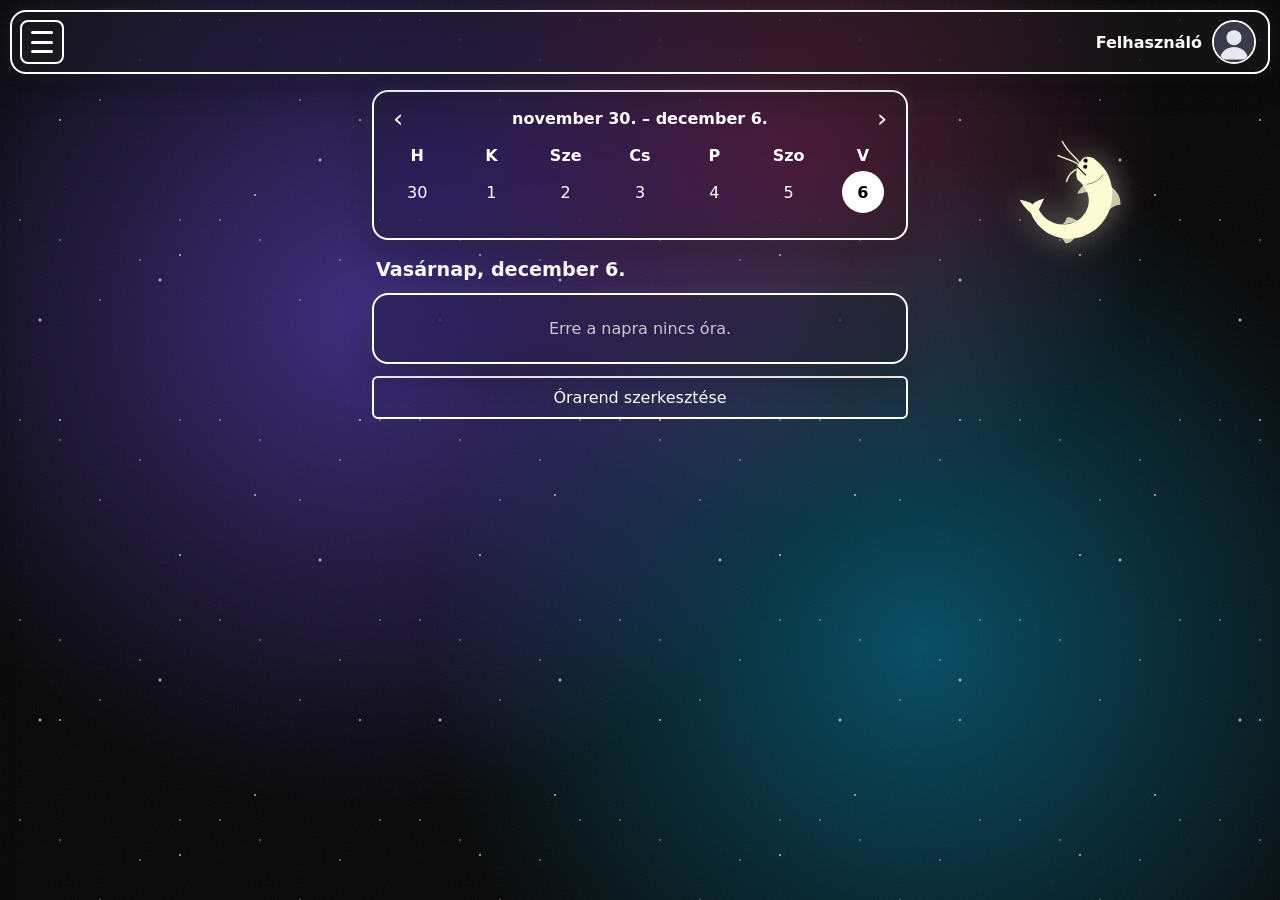
==== app/src/main/assets/calendar-page/calendar-page.html @ fdca5804 "Naptár rész elkészítve (AI még nincs)" ====
<!DOCTYPE html>
<html lang="hu">
<head>
    <meta charset="UTF-8">
    <meta name="viewport" content="width=device-width, initial-scale=1.0">
    <link rel="stylesheet" href="calendar-page.css">
    <link rel="stylesheet" href="../shared/menu.css">
    <link rel="stylesheet" href="../catfish.css">
    <script src="../shared/menu.js" defer></script>
    <script src="calendar-page.js" defer></script>
    <script src="../catfish.js" defer></script>
    <title>Naptár</title>
</head>
<body>
    <!-- From Uiverse.io by kiranmayee-abbireddy -->
    <div class="uiverse-midnight-sky">
        <div class="sky-canvas">
        <div class="stars stars-1"></div>
        <div class="stars stars-2"></div>
        <div class="stars stars-3"></div>

        <div class="meteor m1"></div>
        <div class="meteor m2"></div>
        <div class="meteor m3"></div>

        <div class="moon"></div>
        </div>
    </div>

    <!-- Top bar: the menu button sits on its left, the user on its right -->
    <header class="navbar">
        <div class="profile">
            <span id="navUsername">Felhasználó</span>
            <img class="avatar" src="../images/default-avatar.svg" alt="Profilkép">
        </div>
    </header>

    <button class="menu-toggle" id="menuToggle" type="button"
            aria-label="Menü" aria-expanded="false" aria-controls="sideMenu">
        <span></span>
        <span></span>
        <span></span>
    </button>

    <div class="menu-backdrop" id="menuBackdrop"></div>

    <nav class="side-menu" id="sideMenu" aria-hidden="true">
        <h2>Menü</h2>
        <a href="../main-page/main.html">Főoldal</a>
        <a href="../calendar-page/calendar-page.html" aria-current="page">Naptár</a>
        <a href="#">Csoportok</a>
        <a href="#">Beállítások</a>
        <a href="#" data-action="logout">Kijelentkezés</a>
    </nav>

    <main class="calendar">
        <!-- Week strip (like Kréta): H K Sze Cs P Szo V with the dates -->
        <section class="card week">
            <div class="week-header">
                <button class="icon-btn" id="prevWeek" type="button" aria-label="Előző hét">‹</button>
                <span id="weekLabel"></span>
                <button class="icon-btn" id="nextWeek" type="button" aria-label="Következő hét">›</button>
            </div>
            <div class="week-days" id="weekDays"></div>
        </section>

        <h2 class="day-title" id="dayTitle"></h2>
        <div class="lesson-list" id="lessonList"></div>

        <button class="btn" id="editDayBtn" type="button">Órarend szerkesztése</button>
    </main>

    <!-- Timetable editor for one day of the week -->
    <div class="modal" id="editor" hidden>
        <div class="sheet" role="dialog" aria-modal="true" aria-labelledby="editorTitle">
            <h2 id="editorTitle"></h2>
            <label class="first-period">
                Első óra
                <select id="firstPeriod"></select>
            </label>
            <p class="hint">Az órák a megadás sorrendjében kapják meg az időpontokat.</p>

            <ol class="edit-rows" id="editRows"></ol>

            <div class="row-buttons">
                <button class="btn" id="addLesson" type="button">+ Óra</button>
                <button class="btn" id="addFree" type="button">+ Lyukasóra</button>
            </div>
            <p class="error" id="editorError" hidden></p>

            <div class="sheet-actions">
                <button class="btn" id="cancelEdit" type="button">Mégse</button>
                <button class="btn primary" id="saveEdit" type="button">Mentés</button>
            </div>
        </div>
    </div>
    <datalist id="subjectList"></datalist>

    <!-- Details of one lesson + the subject's files -->
    <div class="modal" id="details" hidden>
        <div class="sheet" role="dialog" aria-modal="true" aria-labelledby="detailSubject">
            <button class="icon-btn close-btn" id="closeDetails" type="button" aria-label="Bezárás">✕</button>
            <p class="detail-time" id="detailTime"></p>
            <h2 id="detailSubject"></h2>
            <p class="detail-room" id="detailRoom"></p>

            <!-- Exam on this class on this date -->
            <h3>Dolgozat</h3>
            <div id="examView" hidden>
                <p class="exam-details" id="examDetails"></p>
                <p class="hint" id="examReminder"></p>
                <div class="row-buttons">
                    <button class="btn" id="editExam" type="button">Szerkesztés</button>
                    <button class="btn" id="deleteExam" type="button">Törlés</button>
                </div>
                <button class="btn" id="testExamNotification" type="button">Értesítés tesztelése</button>
                <p class="hint" id="testExamResult" hidden></p>
            </div>
            <div id="examForm" hidden>
                <textarea id="examInput" rows="3" maxlength="500"
                          placeholder="Témakör, tudnivalók (nem kötelező)"></textarea>
                <div class="row-buttons">
                    <button class="btn" id="cancelExam" type="button">Mégse</button>
                    <button class="btn primary" id="saveExam" type="button">Mentés</button>
                </div>
            </div>
            <div id="examEmpty">
                <p class="hint">Ha dolgozatot adsz hozzá, 3 nappal előtte értesítést kapsz.</p>
                <button class="btn" id="addExam" type="button">+ Dolgozat hozzáadása</button>
            </div>
            <p class="error" id="examError" hidden></p>

            <h3>Fájlok</h3>
            <p class="hint">PDF, DOCX, PPT vagy PPTX, legfeljebb 25 MB. A fájlok a tantárgyhoz tartoznak, így a tantárgy minden óráján megjelennek.</p>
            <ul class="file-list" id="fileList"></ul>
            <p class="error" id="fileError" hidden></p>
            <button class="btn" id="uploadBtn" type="button">Fájl feltöltése</button>
        </div>
    </div>
</body>
</html>
---- app/src/main/assets/calendar-page/calendar-page.css ----
body {
    background-color: #050505;
    color: white;
    font-family: system-ui, -apple-system, BlinkMacSystemFont, 'Segoe UI', Roboto, Oxygen, Ubuntu, Cantarell, 'Open Sans', 'Helvetica Neue', sans-serif;
    margin: 0;
    -webkit-tap-highlight-color: transparent;
}

/* No scrolling behind an open popup */
body.modal-open {
    overflow: hidden;
}

/* Page content below the top bar (it ends at 74px) */
.calendar {
    box-sizing: border-box;
    width: min(560px, 100%);
    margin: 0 auto;
    padding: 90px 12px 24px;
    display: flex;
    flex-direction: column;
    gap: 12px;
}

/* White outline, slightly dark, blurred - same as the top bar and the side menu */
.card,
.lesson,
.sheet {
    border: 2px solid white;
    border-radius: 16px;
    box-shadow: 0 10px 30px rgba(0, 0, 0, 0.3), 0 0 18px rgba(255, 255, 255, 0.08);
    background-color: rgba(30, 30, 30, 0.4);
    -webkit-backdrop-filter: blur(30px) saturate(180%);
    backdrop-filter: blur(30px) saturate(180%);
}

/* ----- Buttons ----- */
button {
    font: inherit;
    color: white;
    cursor: pointer;
}

button:disabled {
    opacity: 0.4;
    cursor: default;
}

button:focus-visible,
input:focus-visible,
select:focus-visible {
    outline: 2px solid white;
    outline-offset: 3px;
}

/* Same look as the buttons on the other pages */
.btn {
    background-color: transparent;
    border: 2px solid white;
    border-radius: 6px;
    padding: 10px 14px;
    transition: background-color 150ms ease, color 150ms ease;
}

@media (hover: hover) {
    .btn:not(:disabled):hover {
        background-color: white;
        color: black;
    }
}

.btn:not(:disabled):active,
.btn.primary {
    background-color: rgba(255, 255, 255, 0.85);
    color: black;
}

.icon-btn {
    min-width: 36px;
    height: 36px;
    padding: 0 8px;
    border: none;
    border-radius: 8px;
    background: transparent;
    font-size: 1.2rem;
}

.icon-btn:not(:disabled):active {
    background-color: rgba(255, 255, 255, 0.15);
}

/* ----- Week strip ----- */
.week {
    padding: 8px 6px 12px;
}

.week-header {
    display: flex;
    align-items: center;
    justify-content: space-between;
    margin-bottom: 6px;
}

.week-header .icon-btn {
    font-size: 1.6rem;
}

#weekLabel {
    font-weight: 600;
    cursor: pointer;
}

.week-days {
    display: grid;
    grid-template-columns: repeat(7, 1fr);
}

.day {
    display: flex;
    flex-direction: column;
    align-items: center;
    gap: 6px;
    padding: 4px 0;
    border: none;
    background: transparent;
}

.day-short {
    font-weight: 700;
}

.day-num {
    display: grid;
    place-items: center;
    width: 38px;
    height: 38px;
    border-radius: 50%;
    border: 2px solid transparent;
    transition: background-color 150ms ease, color 150ms ease;
}

/* Small dot under days that have classes (every day has the space, so they line up) */
.day::after {
    content: "";
    width: 5px;
    height: 5px;
    margin-top: -2px;
    border-radius: 50%;
}

.day.has-lessons::after {
    background-color: rgba(255, 255, 255, 0.7);
}

.day.today .day-num {
    border-color: white;
}

.day.selected .day-num {
    background-color: white;
    color: black;
    font-weight: 700;
}

/* ----- Classes of the selected day ----- */
.day-title {
    margin: 6px 4px 0;
    font-size: 1.2rem;
}

.lesson-list {
    display: flex;
    flex-direction: column;
    gap: 10px;
}

.empty {
    margin: 0;
    padding: 24px;
    text-align: center;
    color: rgba(255, 255, 255, 0.75);
}

/* Like Kréta: number + times on the left, subject + room on the right */
.lesson {
    position: relative;
    display: flex;
    align-items: stretch;
    width: 100%;
    min-height: 76px;
    padding: 0;
    overflow: hidden;
    text-align: left;
}

.lesson-time {
    display: flex;
    align-items: center;
    gap: 12px;
    flex-shrink: 0;
    width: 104px;
    padding: 0 12px;
    box-sizing: border-box;
    border-right: 2px solid white;
    background-color: rgba(255, 255, 255, 0.12);
}

.lesson-time .num {
    font-size: 1.2rem;
    font-weight: 600;
}

.lesson-time .times {
    display: flex;
    flex-direction: column;
    font-size: 0.95rem;
    font-weight: 600;
    line-height: 1.35;
}

.lesson-info {
    display: flex;
    flex-direction: column;
    justify-content: center;
    gap: 4px;
    min-width: 0;
    padding: 10px 14px;
}

.lesson-info .subject {
    font-size: 1.25rem;
    font-weight: 700;
    overflow-wrap: anywhere;
}

.lesson-info .room {
    color: rgba(255, 255, 255, 0.7);
}

.file-count {
    position: absolute;
    top: 8px;
    right: 10px;
    font-size: 0.85rem;
    color: rgba(255, 255, 255, 0.8);
}

.lesson.free {
    min-height: 52px;
    border-style: dashed;
    border-color: rgba(255, 255, 255, 0.45);
    box-shadow: none;
}

.lesson.free .lesson-time {
    border-right-color: rgba(255, 255, 255, 0.45);
    background-color: transparent;
}

.lesson.free .subject {
    font-size: 1rem;
    font-weight: 400;
    color: rgba(255, 255, 255, 0.6);
}

/* The class that is going on right now */
.lesson.current {
    box-shadow: 0 0 0 2px white, 0 0 22px rgba(255, 255, 255, 0.45);
}

.lesson.current .lesson-time {
    background-color: rgba(255, 255, 255, 0.28);
}

button.lesson:active {
    background-color: rgba(255, 255, 255, 0.1);
}

/* ----- Popups ----- */
.modal {
    position: fixed;
    inset: 0;
    z-index: 40; /* above the top bar and the menu */
    display: flex;
    align-items: flex-end;
    justify-content: center;
    padding: 10px;
    box-sizing: border-box;
    background: rgba(0, 0, 0, 0.45);
}

.modal[hidden] {
    display: none;
}

.sheet {
    position: relative;
    box-sizing: border-box;
    width: min(560px, 100%);
    max-height: calc(100% - 20px);
    overflow-y: auto;
    padding: 20px;
    background-color: rgba(30, 30, 30, 0.75);
}

.sheet h2 {
    margin: 0 0 12px;
    font-size: 1.4rem;
}

.sheet h3 {
    margin: 20px 0 4px;
    font-size: 1.1rem;
}

.hint {
    margin: 4px 0 10px;
    font-size: 0.9rem;
    color: rgba(255, 255, 255, 0.7);
}

.error {
    margin: 10px 0 0;
    color: #ff6b6b;
}

input,
select {
    box-sizing: border-box;
    min-width: 0;
    padding: 8px 10px;
    border: 1px solid rgba(255, 255, 255, 0.25);
    border-radius: 6px;
    background-color: rgba(255, 255, 255, 0.08);
    color: white;
    font: inherit;
}

select option {
    background-color: #1e1e1e;
}

.first-period {
    display: flex;
    align-items: center;
    gap: 10px;
}

/* ----- Editor rows ----- */
.edit-rows {
    list-style: none;
    margin: 0;
    padding: 0;
    display: flex;
    flex-direction: column;
    gap: 8px;
}

.edit-row {
    display: flex;
    align-items: center;
    gap: 8px;
    padding: 8px;
    border: 1px solid rgba(255, 255, 255, 0.3);
    border-radius: 10px;
}

.edit-row.free {
    border-style: dashed;
}

.edit-row.too-late {
    border-color: #ff6b6b;
}

.slot {
    display: flex;
    flex-direction: column;
    align-items: center;
    flex-shrink: 0;
    width: 64px;
}

.slot small {
    font-size: 0.75rem;
    color: rgba(255, 255, 255, 0.7);
}

.fields {
    display: flex;
    flex-direction: column;
    gap: 6px;
    flex: 1;
    min-width: 0;
}

.free-label {
    flex: 1;
    color: rgba(255, 255, 255, 0.6);
}

/* Stacked, so the subject field gets most of the width */
.row-tools {
    display: flex;
    flex-direction: column;
    flex-shrink: 0;
}

.row-tools .icon-btn {
    min-width: 30px;
    height: 28px;
    padding: 0 4px;
    font-size: 1rem;
}

.row-buttons,
.sheet-actions {
    display: grid;
    grid-template-columns: 1fr 1fr;
    gap: 10px;
    margin-top: 12px;
}

.sheet-actions {
    margin-top: 18px;
}

/* ----- Details popup ----- */
.close-btn {
    position: absolute;
    top: 10px;
    right: 10px;
}

.detail-time {
    margin: 0 40px 4px 0;
    font-size: 0.9rem;
    color: rgba(255, 255, 255, 0.75);
}

.detail-room {
    margin: -6px 0 0;
}

.file-list {
    list-style: none;
    margin: 0 0 12px;
    padding: 0;
    display: flex;
    flex-direction: column;
    gap: 8px;
}

.file {
    display: flex;
    align-items: center;
    gap: 6px;
    border: 1px solid rgba(255, 255, 255, 0.3);
    border-radius: 10px;
}

.file-open {
    display: flex;
    flex-direction: column;
    flex: 1;
    min-width: 0;
    padding: 10px 12px;
    border: none;
    background: transparent;
    text-align: left;
}

.file-name {
    overflow: hidden;
    white-space: nowrap;
    text-overflow: ellipsis;
}

.file-size {
    font-size: 0.8rem;
    color: rgba(255, 255, 255, 0.65);
}

.icon-btn.confirm {
    font-size: 0.85rem;
    color: #ff6b6b;
}

#uploadBtn {
    width: 100%;
}

/* ----- Exams ----- */
/* Red dot under days with an exam (instead of the white "has classes" dot) */
.day.has-exam::after {
    background-color: #ff6b6b;
}

.lesson.has-exam {
    border-color: #ff6b6b;
}

.lesson.has-exam .lesson-time {
    border-right-color: #ff6b6b;
}

.exam-badge {
    position: absolute;
    right: 10px;
    bottom: 8px;
    padding: 2px 8px;
    border-radius: 999px;
    background-color: #ff6b6b;
    color: black;
    font-size: 0.75rem;
    font-weight: 700;
    text-transform: uppercase;
}

.exam-details {
    margin: 0 0 4px;
    white-space: pre-wrap;
    overflow-wrap: anywhere;
}

.exam-details.muted {
    color: rgba(255, 255, 255, 0.6);
}

textarea {
    box-sizing: border-box;
    width: 100%;
    padding: 8px 10px;
    border: 1px solid rgba(255, 255, 255, 0.25);
    border-radius: 6px;
    background-color: rgba(255, 255, 255, 0.08);
    color: white;
    font: inherit;
    resize: vertical;
}

textarea:focus-visible {
    outline: 2px solid white;
    outline-offset: 3px;
}

#addExam,
#testExamNotification {
    width: 100%;
}

#testExamNotification {
    margin-top: 10px;
}

.btn.confirm {
    color: #ff6b6b;
    border-color: #ff6b6b;
}

/* From Uiverse.io by kiranmayee-abbireddy */ 
.uiverse-midnight-sky {
  margin: 0;
  padding: 0;
  box-sizing: border-box;
  position: fixed;
  inset: 0;
  width: 100%;
  height: 100%;
  min-height: 0;
  height: 100vh;
  height: 100lvh; /* covers the area under Android's toolbar/gesture bar */
  overflow: hidden;
  background-color: #050505;
  z-index: -1;
  display: flex;
  align-items: center;
  justify-content: center;
}

/* Fine grain over the whole sky: hides the stepped "rings" (gradient banding) on Android */
.uiverse-midnight-sky::after {
  content: "";
  position: absolute;
  inset: 0;
  pointer-events: none;
  opacity: 0.07;
  background-image: url("data:image/svg+xml,%3Csvg xmlns='http://www.w3.org/2000/svg' width='200' height='200'%3E%3Cfilter id='n'%3E%3CfeTurbulence type='fractalNoise' baseFrequency='0.9' numOctaves='2' stitchTiles='stitch'/%3E%3C/filter%3E%3Crect width='100%25' height='100%25' filter='url(%23n)'/%3E%3C/svg%3E");
}

/* Base Sky Layer (with large soft glows for the acrylic blur to pick up) */
.uiverse-midnight-sky .sky-canvas {
  width: 100%;
  height: 100%;
  position: absolute;
  inset: 0;
  background:
    radial-gradient(circle 55vmin at 28% 35%, rgba(100, 70, 220, 0.55), transparent),
    radial-gradient(circle 55vmin at 72% 72%, rgba(0, 160, 210, 0.45), transparent),
    radial-gradient(circle 41vmin at 62% 18%, rgba(210, 70, 150, 0.35), transparent),
    #050505;
}

/* Generic star layer style */
.uiverse-midnight-sky .stars {
  position: absolute;
  inset: 0;
  background-repeat: repeat;
  pointer-events: none;
}

/* Layer 1: Small fast twinkling stars - High density */
.uiverse-midnight-sky .stars-1 {
  background-image: radial-gradient(1px 1px at 10% 10%, #fff, transparent),
    radial-gradient(1px 1px at 30% 20%, #fff, transparent),
    radial-gradient(1px 1px at 50% 50%, #fff, transparent),
    radial-gradient(1px 1px at 70% 30%, #fff, transparent),
    radial-gradient(1px 1px at 90% 10%, #fff, transparent);
  background-size: 200px 200px;
  animation: twinkle 3s ease-in-out infinite;
}

/* Layer 2: Medium slower twinkling stars */
.uiverse-midnight-sky .stars-2 {
  background-image: radial-gradient(1.5px 1.5px at 20% 40%, #fff, transparent),
    radial-gradient(1.5px 1.5px at 60% 85%, #fff, transparent),
    radial-gradient(1.5px 1.5px at 85% 65%, #fff, transparent);
  background-size: 300px 300px;
  animation: twinkle 5s ease-in-out infinite 1s;
}

/* Layer 3: Larger, very slow twinkling stars */
.uiverse-midnight-sky .stars-3 {
  background-image: radial-gradient(2px 2px at 40% 70%, #fff, transparent),
    radial-gradient(2px 2px at 10% 80%, #fff, transparent),
    radial-gradient(2px 2px at 80% 40%, #fff, transparent);
  background-size: 400px 400px;
  animation: twinkle 7s ease-in-out infinite 2s;
}

/* Meteor / Shooting Star Layer */
.uiverse-midnight-sky .meteor {
  position: absolute;
  width: 2px;
  height: 2px;
  background: #fff;
  border-radius: 50%;
  box-shadow: 0 0 10px 2px rgba(255, 255, 255, 0.5);
  opacity: 0;
  pointer-events: none;
}

/* Meteor Tail */
.uiverse-midnight-sky .meteor::after {
  content: "";
  position: absolute;
  top: 50%;
  transform: translateY(-50%);
  width: 80px;
  height: 1px;
  background: linear-gradient(90deg, #fff, transparent);
}

/* Meteor Instances with staggered starts */
.uiverse-midnight-sky .m1 {
  top: 10%;
  left: 110%;
  animation: shoot 8s linear infinite;
}
.uiverse-midnight-sky .m2 {
  top: 30%;
  left: 110%;
  animation: shoot 12s linear infinite 4s;
}
.uiverse-midnight-sky .m3 {
  top: 50%;
  left: 110%;
  animation: shoot 10s linear infinite 2s;
}

/* The Catfish (replaces the moon; the HTML element still has class "moon") */
.uiverse-midnight-sky .moon {
  position: absolute;
  top: 15%;
  right: 12%;
  width: 110px;
  height: 110px;
  border-radius: 0;
  box-shadow: none;
  background: url("data:image/svg+xml,%3Csvg xmlns='http://www.w3.org/2000/svg' viewBox='18 -2 180 180' aria-hidden='true' focusable='false'%3E%3Cg fill='%23fdfbd3'%3E%3Cpath d='M119.2 47.4C120.4 45.6 124.7 38.9 126.9 36.7C129.0 34.5 130.4 34.8 132.1 34.3C133.7 33.8 135.2 33.7 136.7 33.8C138.2 33.8 139.6 34.1 140.9 34.5C142.3 34.9 143.5 35.5 144.7 36.1C145.9 36.8 146.1 36.9 148.0 38.5C149.9 40.1 153.6 43.2 156.1 45.8C158.6 48.4 161.0 51.2 163.1 54.2C165.2 57.1 167.2 60.2 168.8 63.4C170.4 66.6 171.5 70.2 172.5 73.6C173.5 77.1 174.3 80.6 174.8 84.1C175.3 87.6 175.5 91.2 175.5 94.7C175.5 98.2 175.2 101.8 174.8 105.2C174.3 108.7 173.5 112.1 172.6 115.4C171.6 118.7 170.4 122.0 169.1 125.1C167.7 128.3 166.0 131.3 164.3 134.2C162.5 137.0 160.5 139.8 158.3 142.4C156.2 144.9 153.8 147.4 151.3 149.6C148.9 151.8 146.2 153.9 143.5 155.7C140.8 157.5 137.9 159.2 135.0 160.6C132.1 162.1 129.0 163.3 126.0 164.3C122.9 165.3 119.8 166.1 116.6 166.6C113.5 167.2 110.3 167.5 107.1 167.7C104.0 167.8 100.8 167.7 97.6 167.4C94.5 167.1 91.4 166.5 88.4 165.8C85.4 165.0 82.4 164.1 79.5 163.0C76.7 161.8 73.9 160.5 71.2 159.0C68.6 157.5 66.0 155.8 63.6 153.9C61.2 152.1 58.9 150.1 56.8 147.9C54.7 145.8 52.7 143.5 51.0 141.1C49.2 138.8 47.5 136.3 46.1 133.7C44.7 131.1 43.2 127.7 42.3 125.7C41.4 123.7 41.1 122.2 40.8 121.5L54.0 116.8C54.2 117.3 54.5 118.4 55.4 119.9C56.2 121.4 57.6 123.8 58.9 125.7C60.2 127.5 61.7 129.2 63.2 130.8C64.8 132.4 66.5 133.9 68.2 135.3C70.0 136.6 71.8 137.9 73.7 138.9C75.7 140.0 77.7 140.9 79.7 141.7C81.7 142.5 83.8 143.1 85.8 143.6C87.9 144.0 90.1 144.4 92.2 144.5C94.2 144.7 96.4 144.7 98.4 144.6C100.5 144.4 102.6 144.1 104.6 143.7C106.6 143.3 108.6 142.7 110.5 142.0C112.4 141.3 114.2 140.5 116.0 139.6C117.7 138.6 119.4 137.5 121.0 136.4C122.6 135.2 124.1 133.9 125.4 132.6C126.8 131.2 128.1 129.7 129.2 128.2C130.4 126.7 131.4 125.1 132.3 123.5C133.2 121.8 134.0 120.1 134.6 118.4C135.3 116.7 135.8 114.9 136.2 113.2C136.6 111.4 136.8 109.6 137.0 107.9C137.1 106.1 137.1 104.3 137.0 102.6C136.8 100.9 136.6 99.1 136.2 97.5C135.9 95.8 135.4 94.2 134.8 92.6C134.2 91.0 133.5 89.5 132.7 88.1C131.9 86.7 130.9 85.4 130.1 84.0C129.2 82.7 128.4 81.3 127.5 80.0C126.6 78.7 125.6 77.5 124.5 76.4C123.4 75.2 121.8 73.9 120.9 73.2C120.1 72.5 120.0 72.5 119.5 72.1C119.1 71.7 118.7 71.2 118.4 70.6C118.1 69.9 117.8 69.2 117.6 68.3C117.3 67.4 117.2 66.4 117.0 65.1C116.9 63.7 116.5 63.2 116.9 60.2C117.2 57.3 118.8 49.5 119.2 47.4Z'/%3E%3Cpath d='M42.0 125.8Q29.6 115.0 24.1 104.0Q41.4 107.2 45.2 111.6Q47.4 106.5 64.0 101.9Q60.9 108.3 55.7 119.7Z'/%3E%3Cpath opacity='.75' d='M172.2 80.9Q190.0 94.3 189.2 111.9Q174.0 113.9 166.1 126.7Z'/%3E%3Cpath opacity='.75' d='M114.8 164.9Q108.0 175.4 99.1 175.7Q95.6 168.6 88.5 163.8Z'/%3E%3Cpath opacity='.75' d='M129.3 79.1Q118.4 90.9 118.5 94.3Q132.3 91.9 136.1 90.5Z'/%3E%3Cpath opacity='.75' d='M119.8 139.6Q108.0 131.4 101.1 132.9Q99.2 143.6 87.8 146.0Z'/%3E%3C/g%3E%3Cg fill='none' stroke='%23fdfbd3' stroke-width='2.2' stroke-linecap='round'%3E%3Cpath d='M121.9 43.1C113.2 32.3 101.3 24.0 93.6 8.2'/%3E%3Cpath d='M120.4 46.8C111.8 39.1 98.9 38.0 86.6 31.3'/%3E%3Cpath d='M119.9 53.1C110.9 56.3 104.0 62.2 100.5 74.0'/%3E%3C/g%3E%3Cg class='eye'%3E%3Ccircle class='open' cx='131.3' cy='50.0' r='3.4' fill='%23050505'/%3E%3Cpath class='shut' opacity='0' fill='none' stroke='%23050505' stroke-width='1.7' stroke-linecap='round' d='M127.5 49.4Q131.3 52.6 135.1 49.4'/%3E%3C/g%3E%3Cg class='eye'%3E%3Ccircle class='open' cx='131.9' cy='40.0' r='3.4' fill='%23050505'/%3E%3Cpath class='shut' opacity='0' fill='none' stroke='%23050505' stroke-width='1.7' stroke-linecap='round' d='M128.1 39.4Q131.9 42.6 135.7 39.4'/%3E%3C/g%3E%3Cg fill='none' stroke='%23050505' stroke-linecap='round'%3E%3Cpath d='M119.0 50.5Q124.5 55.8 131.8 63.4' stroke-width='1.8'/%3E%3Cpath d='M160.5 62.9Q151.0 76.8 135.0 78.6' stroke-width='1.6' stroke-opacity='.45'/%3E%3C/g%3E%3C/svg%3E") center / contain no-repeat;
  filter: drop-shadow(0 0 15px rgba(253, 251, 211, 0.4));
  z-index: 10;
  animation: swim 9s ease-in-out infinite;
}

/* When catfish.js has drawn the fish (needed for the wink), hide the background copy */
.uiverse-midnight-sky .moon:has(svg) {
  background: none;
}

.uiverse-midnight-sky .moon svg {
  display: block;
  width: 100%;
  height: 100%;
}

/* Winking: the open eye is swapped for a closed-eye curve for a moment */
.uiverse-midnight-sky .moon .eye .open,
.uiverse-midnight-sky .moon .eye .shut {
  transition: opacity 60ms ease;
}

.uiverse-midnight-sky .moon .eye.winking .open {
  opacity: 0;
}

.uiverse-midnight-sky .moon .eye.winking .shut {
  opacity: 1;
}

/* Catfish drifting animation */
@keyframes swim {
  0%,
  100% {
    transform: translate(0, 0) rotate(-3deg);
  }
  50% {
    transform: translate(-10px, 8px) rotate(3deg);
  }
}

/* Twinkle Animation */
@keyframes twinkle {
  0%,
  100% {
    opacity: 1;
  }
  50% {
    opacity: 0.2;
  }
}

/* Shooting Star Animation - Using % instead of vw/vh */
@keyframes shoot {
  0% {
    transform: translateX(0) translateY(0) rotate(-35deg);
    opacity: 0;
  }
  5% {
    opacity: 1;
  }
  15% {
    transform: translateX(-1500px) translateY(1000px) rotate(-35deg);
    opacity: 0;
  }
  100% {
    transform: translateX(-1500px) translateY(1000px) rotate(-35deg);
    opacity: 0;
  }
}

/* ===== Phone touch-ups ===== */
@media (max-width: 600px) {
  /* Glows sized to the screen width, with many eased stops so Android doesn't show banding */
  .uiverse-midnight-sky .sky-canvas {
    background:
      radial-gradient(circle 85vw at 18% 42%, rgba(100, 70, 220, 0.5) 0%, rgba(100, 70, 220, 0.36) 25%, rgba(100, 70, 220, 0.21) 50%, rgba(100, 70, 220, 0.08) 72%, rgba(100, 70, 220, 0.02) 88%, rgba(100, 70, 220, 0.0) 100%),
      radial-gradient(circle 80vw at 88% 78%, rgba(0, 160, 210, 0.4) 0%, rgba(0, 160, 210, 0.288) 25%, rgba(0, 160, 210, 0.168) 50%, rgba(0, 160, 210, 0.064) 72%, rgba(0, 160, 210, 0.016) 88%, rgba(0, 160, 210, 0.0) 100%),
      radial-gradient(circle 60vw at 72% 12%, rgba(210, 70, 150, 0.28) 0%, rgba(210, 70, 150, 0.202) 25%, rgba(210, 70, 150, 0.118) 50%, rgba(210, 70, 150, 0.045) 72%, rgba(210, 70, 150, 0.011) 88%, rgba(210, 70, 150, 0.0) 100%),
      #050505;
  }

  /* Smaller catfish, kept clear of the card */
  .uiverse-midnight-sky .moon {
    top: 8%;
    right: 8%;
    width: 80px;
    height: 80px;
  }

  /* Denser stars so the sky doesn't look empty on a small screen */
  .uiverse-midnight-sky .stars-1 { background-size: 140px 140px; }
  .uiverse-midnight-sky .stars-2 { background-size: 210px 210px; }
  .uiverse-midnight-sky .stars-3 { background-size: 280px 280px; }
}
---- app/src/main/assets/shared/menu.css ----
/* Top bar + side menu shared by every page after login (main page, calendar).
   Load it together with ../shared/menu.js. */

/* Sideways swipes open / close the menu (menu.js) */
body {
    touch-action: pan-y;
}

/* ----- Top bar ----- */
/* Same look as the side menu: white outline, slightly dark, blurred */
.navbar {
    position: fixed;
    top: 10px;
    left: 10px;
    right: 10px;
    z-index: 5;
    height: 64px;
    box-sizing: border-box;
    padding: 0 12px 0 74px; /* room on the left for the menu button */
    display: flex;
    align-items: center;
    justify-content: flex-end;

    border: 2px solid white;
    border-radius: 16px;
    box-shadow: 0 10px 30px rgba(0, 0, 0, 0.3), 0 0 18px rgba(255, 255, 255, 0.08);
    background-color: rgba(30, 30, 30, 0.4);
    -webkit-backdrop-filter: blur(30px) saturate(180%);
    backdrop-filter: blur(30px) saturate(180%);
}

.profile {
    display: flex;
    align-items: center;
    gap: 10px;
    min-width: 0;
}

/* Long usernames get cut off with "..." instead of pushing the picture out */
#navUsername {
    font-weight: 600;
    white-space: nowrap;
    overflow: hidden;
    text-overflow: ellipsis;
}

.avatar {
    width: 40px;
    height: 40px;
    flex-shrink: 0;
    border-radius: 50%;
    border: 2px solid white;
    object-fit: cover;
}

/* ----- Hamburger button ----- */
/* Resets the global `button` style (border, width, margin) for this button */
.menu-toggle {
    position: fixed;
    top: 20px;
    left: 20px;
    z-index: 30;
    width: 44px;
    height: 44px;
    margin: 0;
    padding: 9px;
    border: 2px solid white;
    border-radius: 8px;
    box-sizing: border-box;
    display: flex;

    /* Slightly dark, blurred glass behind the lines */
    background-color: rgba(30, 30, 30, 0.4);
    -webkit-backdrop-filter: blur(12px);
    backdrop-filter: blur(12px);
    flex-direction: column;
    justify-content: space-between;
}

.menu-toggle span {
    display: block;
    height: 3px;
    width: 100%;
    background: white;
    border-radius: 2px;
    transition: transform 250ms ease, opacity 200ms ease;
}

/* Turn the three lines into an X when open */
.menu-toggle[aria-expanded="true"] span:nth-child(1) {
    transform: translateY(9.5px) rotate(45deg);
}
.menu-toggle[aria-expanded="true"] span:nth-child(2) {
    opacity: 0;
}
.menu-toggle[aria-expanded="true"] span:nth-child(3) {
    transform: translateY(-9.5px) rotate(-45deg);
}

/* Override the white hover/press fill from the global button style */
.menu-toggle:hover,
.menu-toggle:active {
    background-color: rgba(255, 255, 255, 0.15);
}

/* ----- Side panel ----- */
/* Floating card with a white outline, slightly dark and blurred (like the login card) */
.side-menu {
    position: fixed;
    top: 10px;
    left: 10px;
    bottom: 10px;
    z-index: 20;
    width: min(280px, 80vw);
    box-sizing: border-box;
    padding: 76px 20px 20px;
    display: flex;
    flex-direction: column;
    gap: 8px;

    border: 2px solid white;
    border-radius: 16px;
    box-shadow: 0 10px 30px rgba(0, 0, 0, 0.3), 0 0 18px rgba(255, 255, 255, 0.08);
    background-color: rgba(30, 30, 30, 0.4);
    -webkit-backdrop-filter: blur(30px) saturate(180%);
    backdrop-filter: blur(30px) saturate(180%);

    /* Hidden just past the left edge (its width + the 10px gap) */
    transform: translateX(calc(-100% - 20px));
    transition: transform 300ms ease;
    touch-action: pan-y; /* sideways swipes are handled in menu.js */
}

.side-menu.open {
    transform: translateX(0);
}

.side-menu h2 {
    margin: 0 0 12px;
    font-size: 1.3rem;
}

.side-menu a {
    color: white;
    text-decoration: none;
    padding: 12px 14px;
    border-radius: 6px;
    transition: background-color 150ms ease;
}

.side-menu a:hover,
.side-menu a:active {
    background-color: rgba(255, 255, 255, 0.12);
}

/* The page you are on */
.side-menu a[aria-current="page"] {
    font-weight: 700;
    box-shadow: inset 3px 0 0 white;
}

/* ----- Dark backdrop behind the open menu ----- */
.menu-backdrop {
    position: fixed;
    inset: 0;
    z-index: 10;
    background: rgba(0, 0, 0, 0.35);
    opacity: 0;
    pointer-events: none;
    transition: opacity 300ms ease;
    touch-action: pan-y; /* sideways swipes are handled in menu.js */
}

.menu-backdrop.open {
    opacity: 1;
    pointer-events: auto;
}

/* ----- Catfish below the top bar ----- */
/* The top bar only exists on this page, so the fish is moved down here.
   The extra "body" is needed because catfish.css loads after this file.
   The bar ends at 74px (10px offset + 64px height). */
body .uiverse-midnight-sky .moon {
    top: max(15%, 100px);
}

@media (max-width: 600px) {
    body .uiverse-midnight-sky .moon {
        top: 100px;
    }
}
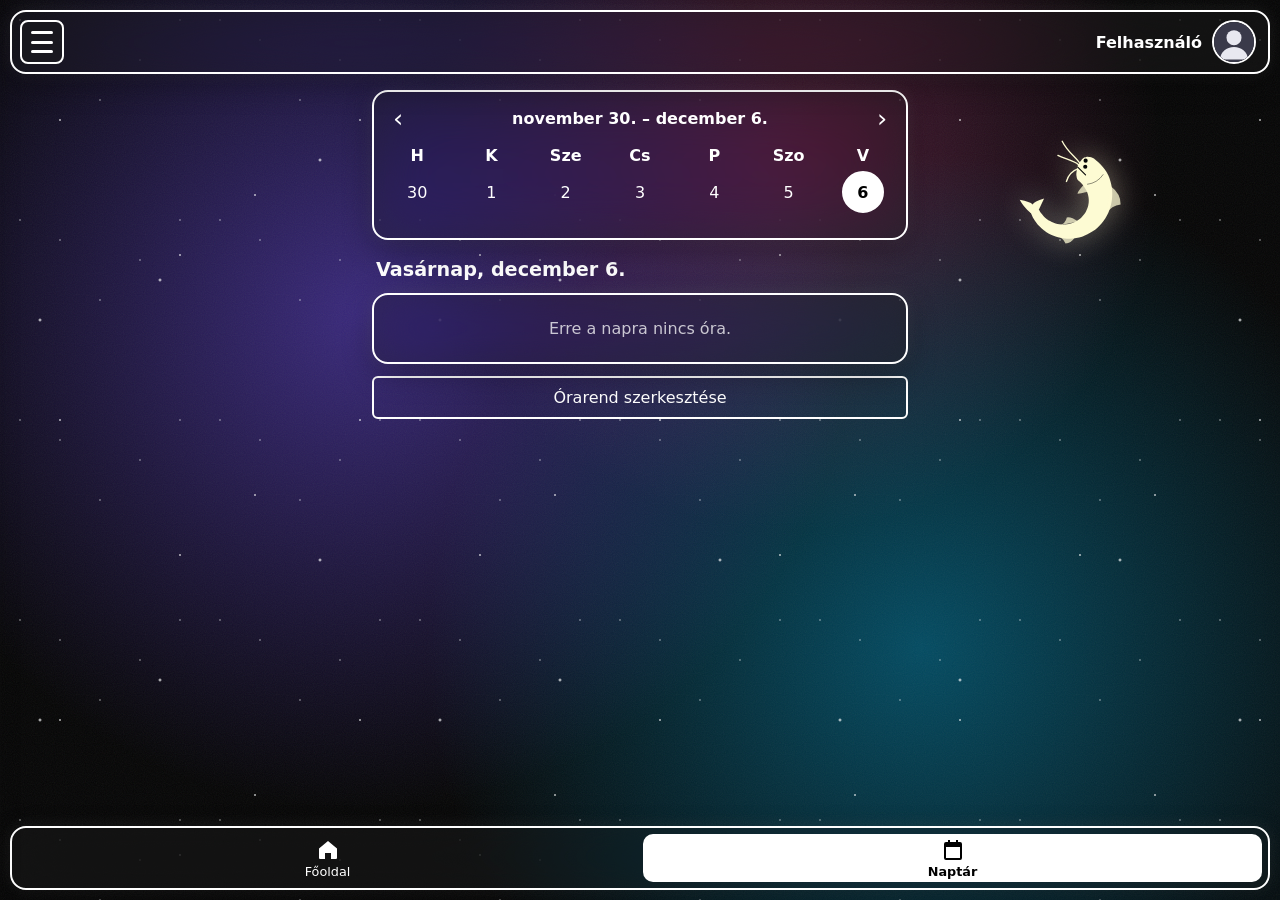
==== commit 7939b1e7: "QoL Features added and bug fixes" ====
--- a/app/src/main/assets/calendar-page/calendar-page.html
+++ b/app/src/main/assets/calendar-page/calendar-page.html
@@ -3,9 +3,11 @@
 <head>
     <meta charset="UTF-8">
     <meta name="viewport" content="width=device-width, initial-scale=1.0">
+    <script src="../shared/theme.js"></script>
     <link rel="stylesheet" href="calendar-page.css">
     <link rel="stylesheet" href="../shared/menu.css">
     <link rel="stylesheet" href="../catfish.css">
+    <link rel="stylesheet" href="../shared/theme.css">
     <script src="../shared/menu.js" defer></script>
     <script src="calendar-page.js" defer></script>
     <script src="../catfish.js" defer></script>
@@ -46,10 +48,7 @@
 
     <nav class="side-menu" id="sideMenu" aria-hidden="true">
         <h2>Menü</h2>
-        <a href="../main-page/main.html">Főoldal</a>
-        <a href="../calendar-page/calendar-page.html" aria-current="page">Naptár</a>
-        <a href="#">Csoportok</a>
-        <a href="#">Beállítások</a>
+        <a href="../settings-page/settings-page.html">Beállítások</a>
         <a href="#" data-action="logout">Kijelentkezés</a>
     </nav>
 
@@ -69,6 +68,18 @@
 
         <button class="btn" id="editDayBtn" type="button">Órarend szerkesztése</button>
     </main>
+
+    <!-- Bottom bar: switches between the main pages (same look as the top bar) -->
+    <nav class="bottom-bar" aria-label="Oldalak">
+        <a href="../main-page/main.html">
+            <svg viewBox="0 0 24 24" aria-hidden="true"><path d="M3 10.5 12 3l9 7.5V20a1 1 0 0 1-1 1h-5v-6H9v6H4a1 1 0 0 1-1-1z"/></svg>
+            <span>Főoldal</span>
+        </a>
+        <a href="../calendar-page/calendar-page.html" aria-current="page">
+            <svg viewBox="0 0 24 24" aria-hidden="true"><path d="M7 2v2H5a2 2 0 0 0-2 2v14a2 2 0 0 0 2 2h14a2 2 0 0 0 2-2V6a2 2 0 0 0-2-2h-2V2h-2v2H9V2zM5 9h14v11H5z"/></svg>
+            <span>Naptár</span>
+        </a>
+    </nav>
 
     <!-- Timetable editor for one day of the week -->
     <div class="modal" id="editor" hidden>
@@ -113,8 +124,6 @@
                     <button class="btn" id="editExam" type="button">Szerkesztés</button>
                     <button class="btn" id="deleteExam" type="button">Törlés</button>
                 </div>
-                <button class="btn" id="testExamNotification" type="button">Értesítés tesztelése</button>
-                <p class="hint" id="testExamResult" hidden></p>
             </div>
             <div id="examForm" hidden>
                 <textarea id="examInput" rows="3" maxlength="500"
--- a/app/src/main/assets/calendar-page/calendar-page.css
+++ b/app/src/main/assets/calendar-page/calendar-page.css
@@ -16,7 +16,7 @@
     box-sizing: border-box;
     width: min(560px, 100%);
     margin: 0 auto;
-    padding: 90px 12px 24px;
+    padding: 90px 12px 98px;
     display: flex;
     flex-direction: column;
     gap: 12px;
@@ -544,13 +544,8 @@
     outline-offset: 3px;
 }
 
-#addExam,
-#testExamNotification {
+#addExam {
     width: 100%;
-}
-
-#testExamNotification {
-    margin-top: 10px;
 }
 
 .btn.confirm {
--- a/app/src/main/assets/shared/menu.css
+++ b/app/src/main/assets/shared/menu.css
@@ -156,8 +156,9 @@
 /* The page you are on */
 .side-menu a[aria-current="page"] {
     font-weight: 700;
-    box-shadow: inset 3px 0 0 white;
-}
+    box-shadow: inset 3px 0 0 currentColor;
+}
+
 
 /* ----- Dark backdrop behind the open menu ----- */
 .menu-backdrop {
@@ -176,6 +177,59 @@
     pointer-events: auto;
 }
 
+/* ----- Bottom bar ----- */
+/* Same look as the top bar; switches between the main pages */
+.bottom-bar {
+    position: fixed;
+    left: 10px;
+    right: 10px;
+    bottom: 10px;
+    z-index: 5;
+    height: 64px;
+    box-sizing: border-box;
+    padding: 6px;
+    display: grid;
+    grid-template-columns: repeat(2, 1fr);
+    gap: 6px;
+
+    border: 2px solid white;
+    border-radius: 16px;
+    box-shadow: 0 10px 30px rgba(0, 0, 0, 0.3), 0 0 18px rgba(255, 255, 255, 0.08);
+    background-color: rgba(30, 30, 30, 0.4);
+    -webkit-backdrop-filter: blur(30px) saturate(180%);
+    backdrop-filter: blur(30px) saturate(180%);
+}
+
+.bottom-bar a {
+    display: flex;
+    flex-direction: column;
+    align-items: center;
+    justify-content: center;
+    gap: 2px;
+    border-radius: 10px;
+    color: white;
+    text-decoration: none;
+    font-size: 0.8rem;
+    transition: background-color 150ms ease, color 150ms ease;
+}
+
+.bottom-bar svg {
+    width: 24px;
+    height: 24px;
+    fill: currentColor;
+}
+
+.bottom-bar a:active {
+    background-color: rgba(255, 255, 255, 0.12);
+}
+
+/* The page you are on */
+.bottom-bar a[aria-current="page"] {
+    background-color: white;
+    color: black;
+    font-weight: 700;
+}
+
 /* ----- Catfish below the top bar ----- */
 /* The top bar only exists on this page, so the fish is moved down here.
    The extra "body" is needed because catfish.css loads after this file.
--- a/app/src/main/assets/shared/theme.css
+++ b/app/src/main/assets/shared/theme.css
@@ -0,0 +1,256 @@
+/* Light theme (Beállítások → Téma → Világos).
+   theme.js puts data-theme="light" on <html>. This file is loaded LAST on every page,
+   and every rule starts with :root[data-theme="light"], so it wins over the dark page styles.
+   Dark: white outlines + dark glass on a night sky. Light: dark outlines + light glass on a day sky. */
+
+:root[data-theme="light"] {
+    color-scheme: light;
+}
+
+/* ===== Sky: day instead of night ===== */
+:root[data-theme="light"],
+:root[data-theme="light"] .uiverse-midnight-sky {
+    background-color: #bfe3fa;
+}
+
+/* The body must stay see-through: with its own background it would paint over the sky
+   (the sky sits behind it at z-index -1), hiding the clouds' glow and the sun */
+:root[data-theme="light"] body {
+    background-color: transparent;
+}
+
+:root[data-theme="light"] .uiverse-midnight-sky .sky-canvas {
+    background:
+        radial-gradient(circle 70vmax at 15% 10%, rgba(255, 255, 255, 0.75), rgba(255, 255, 255, 0) 60%),
+        radial-gradient(circle 60vmax at 90% 90%, rgba(255, 214, 170, 0.55), rgba(255, 214, 170, 0) 60%),
+        radial-gradient(circle 45vmax at 85% 15%, rgba(255, 240, 190, 0.7), rgba(255, 240, 190, 0) 60%),
+        #bfe3fa;
+}
+
+/* No stars or meteors during the day */
+:root[data-theme="light"] .uiverse-midnight-sky .stars,
+:root[data-theme="light"] .uiverse-midnight-sky .meteor {
+    display: none;
+}
+
+:root[data-theme="light"] .uiverse-midnight-sky::after {
+    opacity: 0.04;
+}
+
+/* ===== The moon becomes a sun - the catfish stays, glowing golden with rays behind it ===== */
+:root[data-theme="light"] .uiverse-midnight-sky .moon {
+    filter: drop-shadow(0 0 16px rgba(255, 170, 0, 0.65));
+}
+
+/* catfish.js draws the fish with this light colour; make it golden */
+:root[data-theme="light"] .uiverse-midnight-sky .moon svg [fill="#fdfbd3"] {
+    fill: #ffb81c;
+}
+
+:root[data-theme="light"] .uiverse-midnight-sky .moon svg [stroke="#fdfbd3"] {
+    stroke: #ffb81c;
+}
+
+/* Sun glow + slowly turning rays behind the fish */
+:root[data-theme="light"] .uiverse-midnight-sky .moon::before {
+    content: "";
+    position: absolute;
+    inset: -45%;
+    z-index: -1;
+    border-radius: 50%;
+    background:
+        radial-gradient(circle, rgba(255, 214, 90, 0.95) 0 26%, rgba(255, 214, 90, 0) 46%),
+        repeating-conic-gradient(rgba(255, 186, 40, 0.6) 0deg 8deg, rgba(255, 186, 40, 0) 8deg 24deg);
+    -webkit-mask: radial-gradient(circle, black 32%, transparent 70%);
+    mask: radial-gradient(circle, black 32%, transparent 70%);
+    animation: sun-rays 40s linear infinite;
+}
+
+@keyframes sun-rays {
+    to {
+        transform: rotate(360deg);
+    }
+}
+
+/* ===== Text ===== */
+:root[data-theme="light"] body,
+:root[data-theme="light"] button,
+:root[data-theme="light"] .side-menu a,
+:root[data-theme="light"] .bottom-bar a,
+:root[data-theme="light"] .exam-card,
+:root[data-theme="light"] #registrationMessage,
+:root[data-theme="light"] #BejelentkezésMessage {
+    color: #1b2333;
+}
+
+/* Quieter text (was semi-transparent white) */
+:root[data-theme="light"] .hint,
+:root[data-theme="light"] .empty,
+:root[data-theme="light"] .lesson-info .room,
+:root[data-theme="light"] .file-count,
+:root[data-theme="light"] .slot small,
+:root[data-theme="light"] .free-label,
+:root[data-theme="light"] .lesson.free .subject,
+:root[data-theme="light"] .detail-time,
+:root[data-theme="light"] .file-size,
+:root[data-theme="light"] .exam-details.muted,
+:root[data-theme="light"] .exam-label,
+:root[data-theme="light"] .exam-when,
+:root[data-theme="light"] .exam-more,
+:root[data-theme="light"] .no-exam {
+    color: rgba(27, 35, 51, 0.7);
+}
+
+:root[data-theme="light"] .error {
+    color: #d63031;
+}
+
+/* ===== Glass surfaces: light glass, dark outline ===== */
+:root[data-theme="light"] .navbar,
+:root[data-theme="light"] .side-menu,
+:root[data-theme="light"] .bottom-bar,
+:root[data-theme="light"] .menu-toggle,
+:root[data-theme="light"] .containter,
+:root[data-theme="light"] .card,
+:root[data-theme="light"] .lesson,
+:root[data-theme="light"] .sheet,
+:root[data-theme="light"] .exam-card {
+    border-color: #1b2333;
+    background-color: rgba(255, 255, 255, 0.5);
+    box-shadow: 0 10px 30px rgba(27, 35, 51, 0.15);
+}
+
+:root[data-theme="light"] .sheet {
+    background-color: rgba(255, 255, 255, 0.88);
+}
+
+/* Exams keep their red */
+:root[data-theme="light"] .exam-card,
+:root[data-theme="light"] .lesson.has-exam {
+    border-color: #ff6b6b;
+}
+
+:root[data-theme="light"] .avatar {
+    border-color: #1b2333;
+}
+
+:root[data-theme="light"] .menu-toggle span {
+    background: #1b2333;
+}
+
+/* ===== Pressed / current states ===== */
+:root[data-theme="light"] .menu-toggle:hover,
+:root[data-theme="light"] .menu-toggle:active,
+:root[data-theme="light"] .side-menu a:active,
+:root[data-theme="light"] .bottom-bar a:active,
+:root[data-theme="light"] .icon-btn:not(:disabled):active,
+:root[data-theme="light"] button.lesson:active,
+:root[data-theme="light"] .exam-card:active {
+    background-color: rgba(27, 35, 51, 0.1);
+}
+
+:root[data-theme="light"] .bottom-bar a[aria-current="page"],
+:root[data-theme="light"] .segmented button[aria-checked="true"] {
+    background-color: #1b2333;
+    color: white;
+}
+
+/* ===== Buttons (outlined, filled dark when pressed) ===== */
+:root[data-theme="light"] .containter button,
+:root[data-theme="light"] .btn {
+    border-color: #1b2333;
+    color: #1b2333;
+}
+
+@media (hover: hover) {
+    :root[data-theme="light"] .containter button:hover,
+    :root[data-theme="light"] .btn:not(:disabled):hover {
+        background-color: #1b2333;
+        color: white;
+    }
+}
+
+:root[data-theme="light"] .containter button:active,
+:root[data-theme="light"] .btn:not(:disabled):active,
+:root[data-theme="light"] .btn.primary {
+    background-color: rgba(27, 35, 51, 0.88);
+    color: white;
+}
+
+:root[data-theme="light"] .btn.confirm,
+:root[data-theme="light"] .icon-btn.confirm {
+    color: #d63031;
+    border-color: #d63031;
+}
+
+/* ===== Form fields ===== */
+:root[data-theme="light"] input,
+:root[data-theme="light"] select,
+:root[data-theme="light"] textarea {
+    border-color: rgba(27, 35, 51, 0.3);
+    background-color: rgba(27, 35, 51, 0.06);
+    color: #1b2333;
+}
+
+:root[data-theme="light"] select option {
+    background-color: white;
+}
+
+:root[data-theme="light"] :focus-visible {
+    outline-color: #1b2333;
+}
+
+/* ===== Calendar ===== */
+:root[data-theme="light"] .day.today .day-num {
+    border-color: #1b2333;
+}
+
+:root[data-theme="light"] .day.selected .day-num {
+    background-color: #1b2333;
+    color: white;
+}
+
+:root[data-theme="light"] .day.has-lessons::after {
+    background-color: rgba(27, 35, 51, 0.6);
+}
+
+:root[data-theme="light"] .day.has-exam::after {
+    background-color: #ff6b6b;
+}
+
+:root[data-theme="light"] .lesson-time {
+    border-right-color: #1b2333;
+    background-color: rgba(27, 35, 51, 0.07);
+}
+
+:root[data-theme="light"] .lesson.has-exam .lesson-time {
+    border-right-color: #ff6b6b;
+}
+
+:root[data-theme="light"] .lesson.free {
+    border-color: rgba(27, 35, 51, 0.4);
+    background-color: transparent;
+    box-shadow: none;
+}
+
+:root[data-theme="light"] .lesson.free .lesson-time {
+    border-right-color: rgba(27, 35, 51, 0.4);
+    background-color: transparent;
+}
+
+:root[data-theme="light"] .lesson.current {
+    box-shadow: 0 0 0 2px #1b2333, 0 0 22px rgba(27, 35, 51, 0.35);
+}
+
+:root[data-theme="light"] .lesson.current .lesson-time {
+    background-color: rgba(27, 35, 51, 0.16);
+}
+
+:root[data-theme="light"] .edit-row,
+:root[data-theme="light"] .file {
+    border-color: rgba(27, 35, 51, 0.3);
+}
+
+:root[data-theme="light"] .edit-row.too-late {
+    border-color: #d63031;
+}
